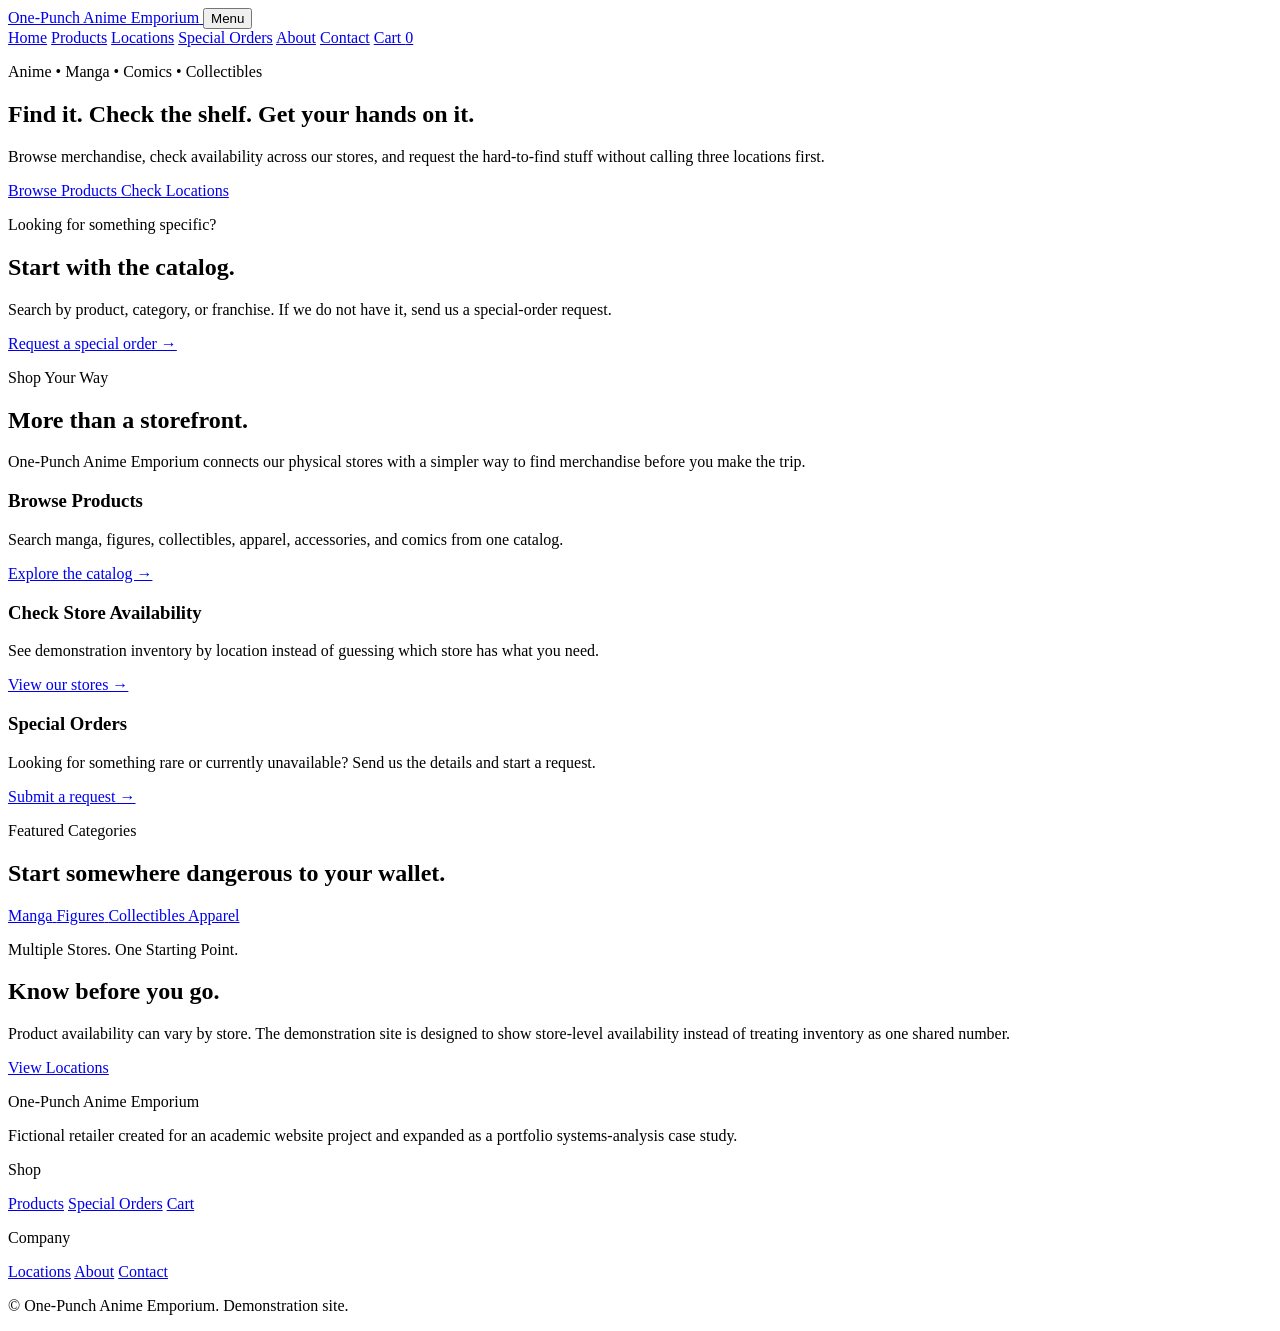
==== Secure-E-Commerce-Digital-Retail-Transformation/Implementation/Academic Website/index.html @ c905c163 "Create index.html" ====
<!DOCTYPE html>
<html lang="en">
<head>
    <meta charset="UTF-8">
    <meta name="viewport" content="width=device-width, initial-scale=1.0">

    <meta
        name="description"
        content="One-Punch Anime Emporium - anime, manga, comics, collectibles, apparel, and specialty merchandise."
    >

    <title>One-Punch Anime Emporium</title>

    <link rel="stylesheet" href="css/styles.css">
</head>

<body>

    <header class="site-header">
        <div class="container header-inner">

            <a class="site-brand" href="index.html">
                <span class="brand-name">One-Punch</span>
                <span class="brand-subtitle">Anime Emporium</span>
            </a>

            <button
                class="nav-toggle"
                type="button"
                aria-label="Open navigation"
                aria-expanded="false"
                aria-controls="primary-navigation"
            >
                Menu
            </button>

            <nav
                id="primary-navigation"
                class="primary-nav"
                aria-label="Primary navigation"
            >
                <a href="index.html" aria-current="page">Home</a>
                <a href="products.html">Products</a>
                <a href="locations.html">Locations</a>
                <a href="special-orders.html">Special Orders</a>
                <a href="about.html">About</a>
                <a href="contact.html">Contact</a>
                <a class="cart-link" href="cart.html">
                    Cart
                    <span
                        id="cart-count"
                        class="cart-count"
                        aria-label="0 items in cart"
                    >
                        0
                    </span>
                </a>
            </nav>

        </div>
    </header>

    <main>

        <section class="hero">
            <div class="container hero-grid">

                <div class="hero-content">
                    <p class="eyebrow">Anime • Manga • Comics • Collectibles</p>

                    <h1>Find it. Check the shelf. Get your hands on it.</h1>

                    <p class="hero-copy">
                        Browse merchandise, check availability across our stores,
                        and request the hard-to-find stuff without calling three
                        locations first.
                    </p>

                    <div class="hero-actions">
                        <a class="button button-primary" href="products.html">
                            Browse Products
                        </a>

                        <a class="button button-secondary" href="locations.html">
                            Check Locations
                        </a>
                    </div>
                </div>

                <div class="hero-panel" aria-label="Featured store information">
                    <p class="panel-label">Looking for something specific?</p>

                    <h2>Start with the catalog.</h2>

                    <p>
                        Search by product, category, or franchise. If we do not
                        have it, send us a special-order request.
                    </p>

                    <a href="special-orders.html">Request a special order →</a>
                </div>

            </div>
        </section>

        <section class="section">
            <div class="container">

                <div class="section-heading">
                    <p class="eyebrow">Shop Your Way</p>
                    <h2>More than a storefront.</h2>
                    <p>
                        One-Punch Anime Emporium connects our physical stores
                        with a simpler way to find merchandise before you make
                        the trip.
                    </p>
                </div>

                <div class="feature-grid">

                    <article class="feature-card">
                        <h3>Browse Products</h3>
                        <p>
                            Search manga, figures, collectibles, apparel,
                            accessories, and comics from one catalog.
                        </p>
                        <a href="products.html">Explore the catalog →</a>
                    </article>

                    <article class="feature-card">
                        <h3>Check Store Availability</h3>
                        <p>
                            See demonstration inventory by location instead of
                            guessing which store has what you need.
                        </p>
                        <a href="locations.html">View our stores →</a>
                    </article>

                    <article class="feature-card">
                        <h3>Special Orders</h3>
                        <p>
                            Looking for something rare or currently unavailable?
                            Send us the details and start a request.
                        </p>
                        <a href="special-orders.html">Submit a request →</a>
                    </article>

                </div>

            </div>
        </section>

        <section class="section section-alt">
            <div class="container">

                <div class="section-heading">
                    <p class="eyebrow">Featured Categories</p>
                    <h2>Start somewhere dangerous to your wallet.</h2>
                </div>

                <div class="category-grid">

                    <a class="category-card" href="products.html?category=Manga">
                        <span>Manga</span>
                    </a>

                    <a class="category-card" href="products.html?category=Figures">
                        <span>Figures</span>
                    </a>

                    <a class="category-card" href="products.html?category=Collectibles">
                        <span>Collectibles</span>
                    </a>

                    <a class="category-card" href="products.html?category=Apparel">
                        <span>Apparel</span>
                    </a>

                </div>

            </div>
        </section>

        <section class="section">
            <div class="container callout">

                <div>
                    <p class="eyebrow">Multiple Stores. One Starting Point.</p>

                    <h2>Know before you go.</h2>

                    <p>
                        Product availability can vary by store. The demonstration
                        site is designed to show store-level availability instead
                        of treating inventory as one shared number.
                    </p>
                </div>

                <a class="button button-primary" href="locations.html">
                    View Locations
                </a>

            </div>
        </section>

    </main>

    <footer class="site-footer">
        <div class="container footer-grid">

            <div>
                <p class="footer-brand">One-Punch Anime Emporium</p>

                <p>
                    Fictional retailer created for an academic website project
                    and expanded as a portfolio systems-analysis case study.
                </p>
            </div>

            <div>
                <p class="footer-heading">Shop</p>
                <a href="products.html">Products</a>
                <a href="special-orders.html">Special Orders</a>
                <a href="cart.html">Cart</a>
            </div>

            <div>
                <p class="footer-heading">Company</p>
                <a href="locations.html">Locations</a>
                <a href="about.html">About</a>
                <a href="contact.html">Contact</a>
            </div>

        </div>

        <div class="container footer-bottom">
            <p>
                &copy; <span id="current-year"></span>
                One-Punch Anime Emporium. Demonstration site.
            </p>
        </div>
    </footer>

    <script src="js/site.js"></script>

</body>
</html>
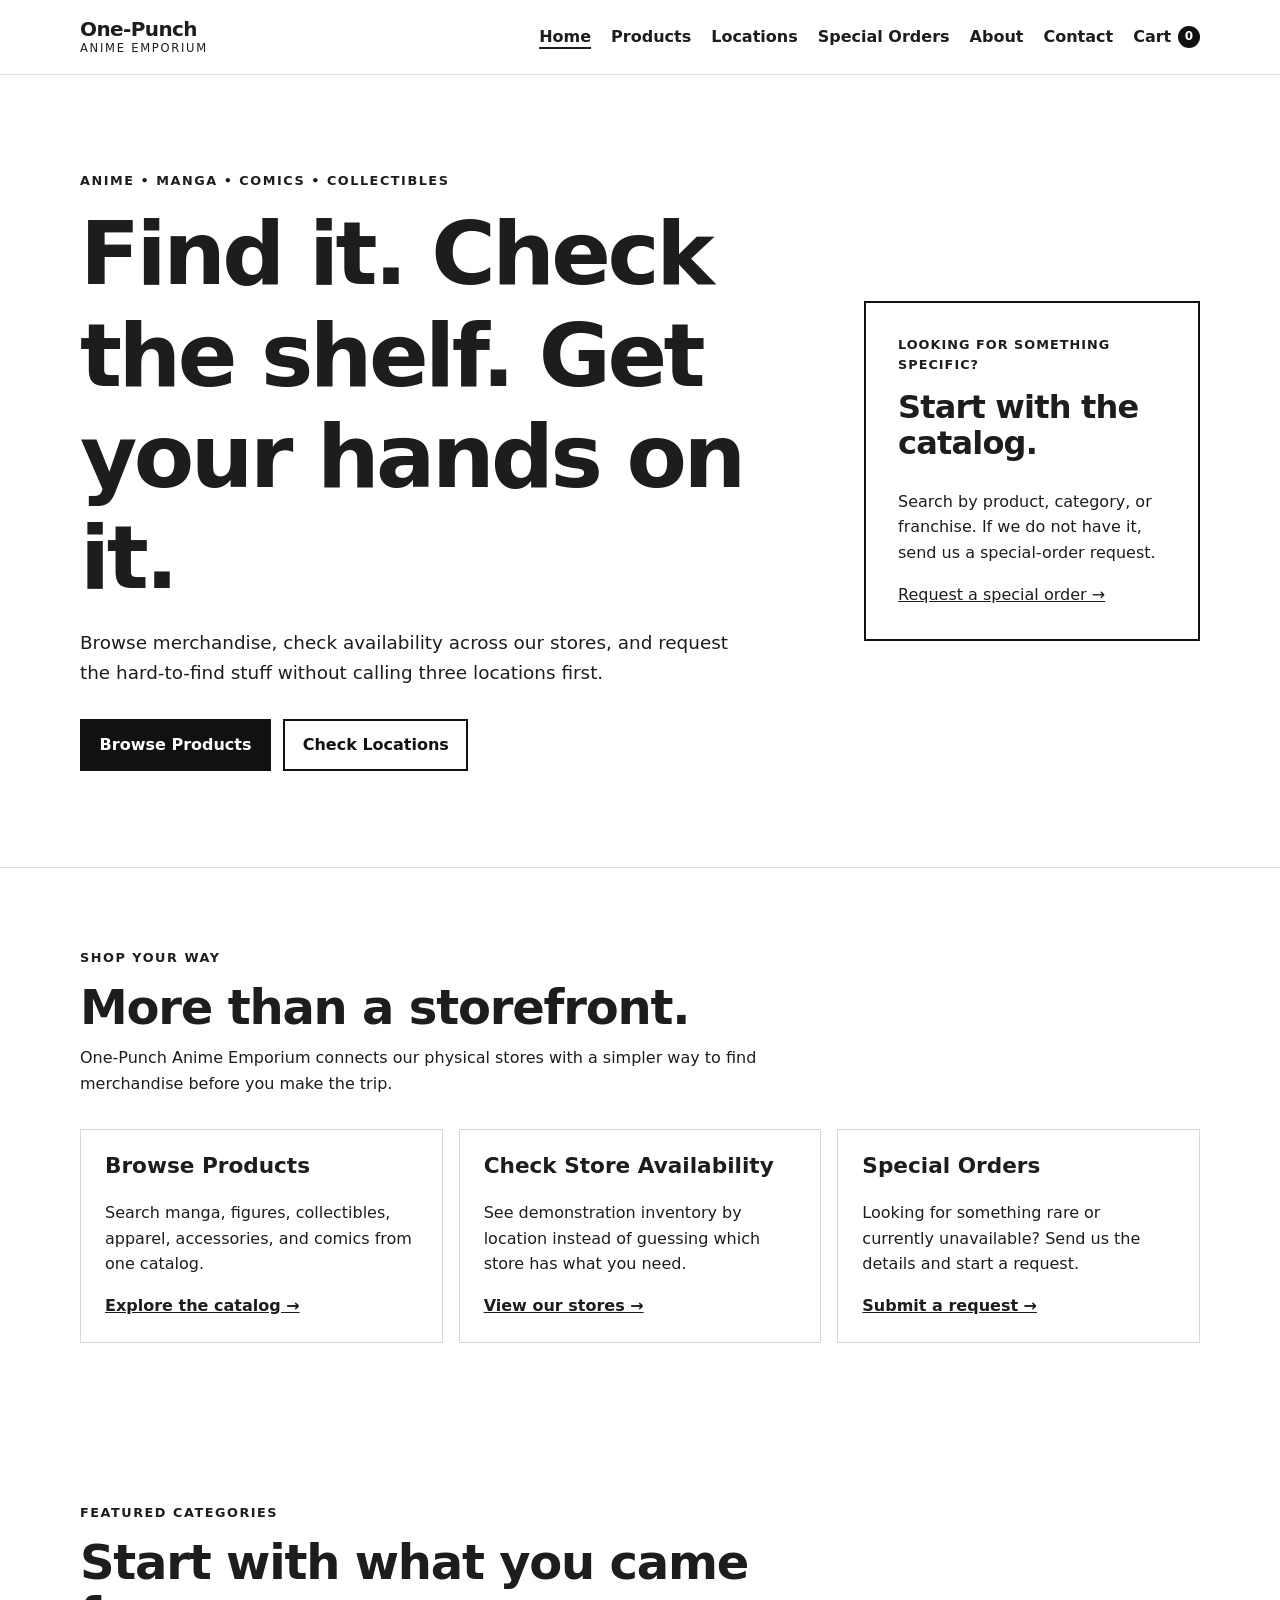
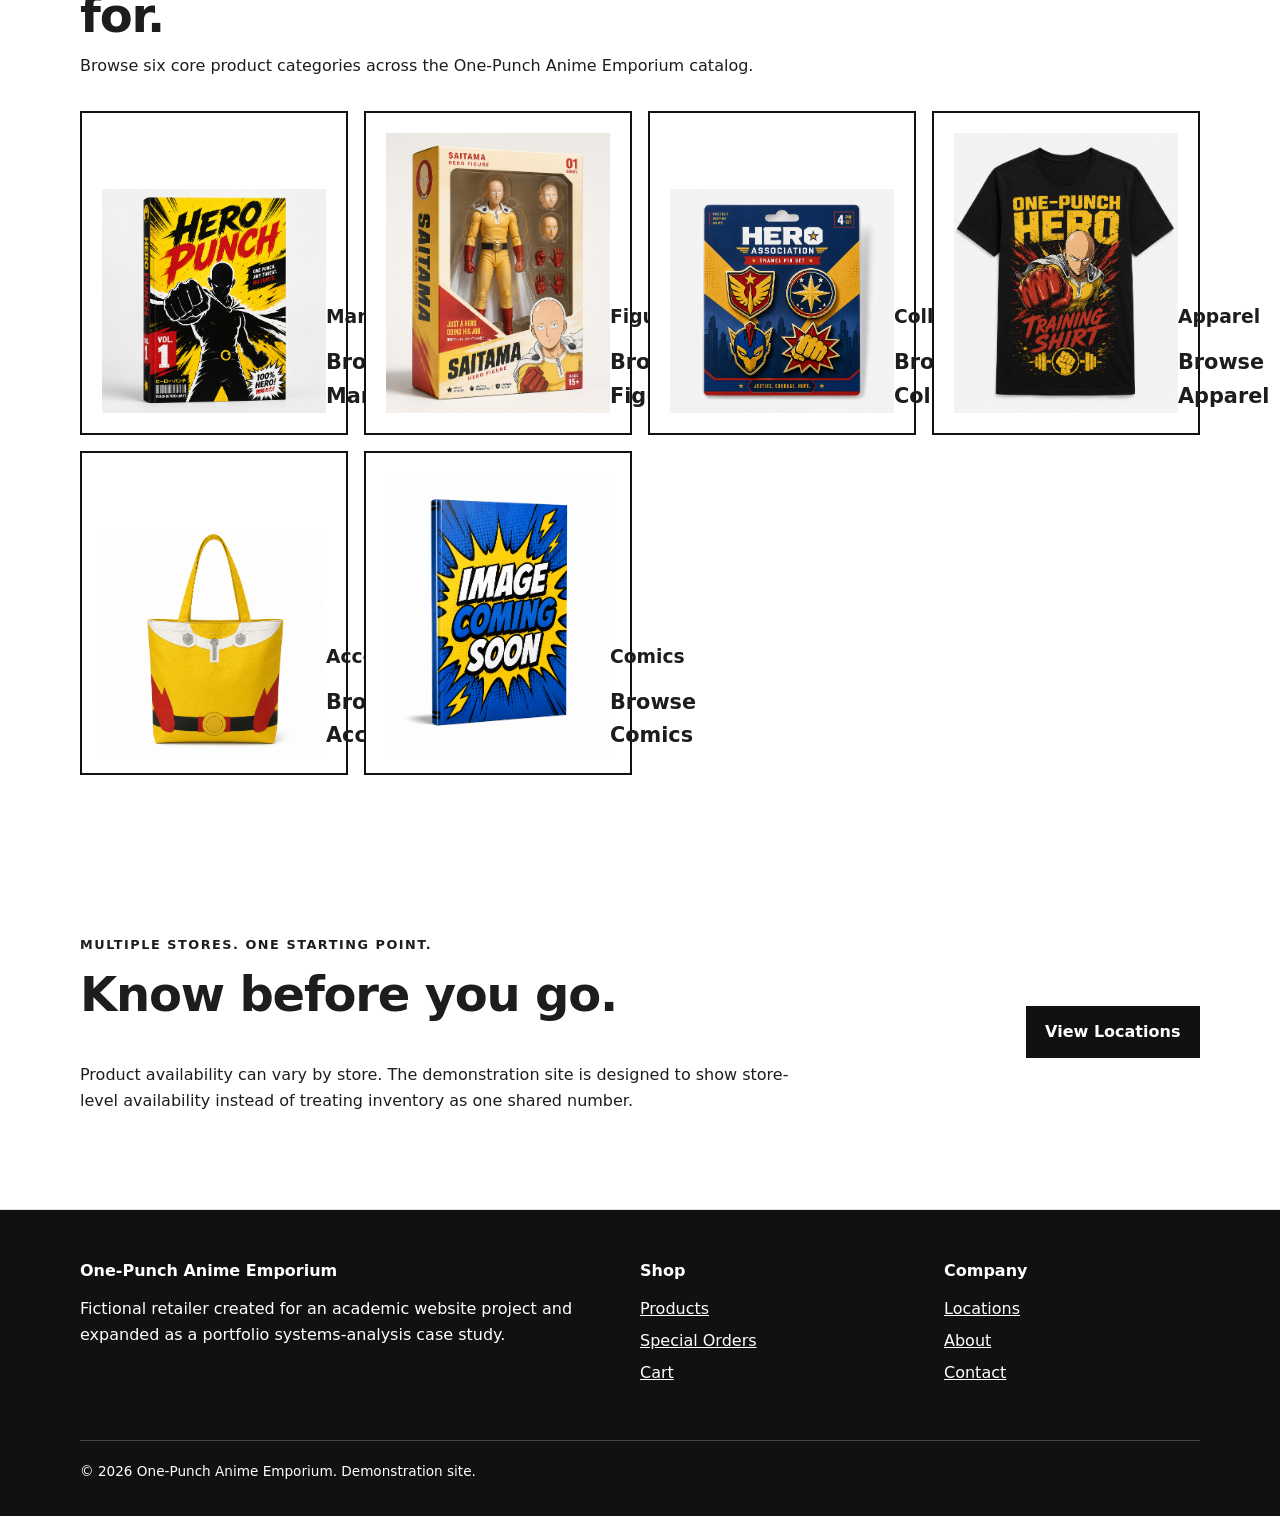
==== commit f202b5d8: "Update index.html" ====
--- a/Secure-E-Commerce-Digital-Retail-Transformation/Implementation/Academic Website/index.html
+++ b/Secure-E-Commerce-Digital-Retail-Transformation/Implementation/Academic Website/index.html
@@ -150,36 +150,126 @@
             </div>
         </section>
 
-        <section class="section section-alt">
-            <div class="container">
-
-                <div class="section-heading">
-                    <p class="eyebrow">Featured Categories</p>
-                    <h2>Start somewhere dangerous to your wallet.</h2>
-                </div>
-
-                <div class="category-grid">
-
-                    <a class="category-card" href="products.html?category=Manga">
-                        <span>Manga</span>
-                    </a>
-
-                    <a class="category-card" href="products.html?category=Figures">
-                        <span>Figures</span>
-                    </a>
-
-                    <a class="category-card" href="products.html?category=Collectibles">
-                        <span>Collectibles</span>
-                    </a>
-
-                    <a class="category-card" href="products.html?category=Apparel">
-                        <span>Apparel</span>
-                    </a>
-
-                </div>
-
-            </div>
-        </section>
+        <section class="section">
+    <div class="container">
+
+        <div class="section-heading">
+            <p class="eyebrow">Featured Categories</p>
+            <h2>Start with what you came for.</h2>
+
+            <p>
+                Browse six core product categories across the
+                One-Punch Anime Emporium catalog.
+            </p>
+        </div>
+
+        <div class="category-grid">
+
+            <a
+                class="category-card"
+                href="products.html?category=Manga"
+            >
+                <img
+                    src="assets/images/products/manga-01.jpg"
+                    alt=""
+                    class="category-card-image"
+                >
+
+                <div class="category-card-overlay">
+                    <h3>Manga</h3>
+                    <span>Browse Manga</span>
+                </div>
+            </a>
+
+
+            <a
+                class="category-card"
+                href="products.html?category=Figures"
+            >
+                <img
+                    src="assets/images/products/figure-01.jpg"
+                    alt=""
+                    class="category-card-image"
+                >
+
+                <div class="category-card-overlay">
+                    <h3>Figures</h3>
+                    <span>Browse Figures</span>
+                </div>
+            </a>
+
+
+            <a
+                class="category-card"
+                href="products.html?category=Collectibles"
+            >
+                <img
+                    src="assets/images/products/collectible-01.jpg"
+                    alt=""
+                    class="category-card-image"
+                >
+
+                <div class="category-card-overlay">
+                    <h3>Collectibles</h3>
+                    <span>Browse Collectibles</span>
+                </div>
+            </a>
+
+
+            <a
+                class="category-card"
+                href="products.html?category=Apparel"
+            >
+                <img
+                    src="assets/images/products/apparel-01.jpg"
+                    alt=""
+                    class="category-card-image"
+                >
+
+                <div class="category-card-overlay">
+                    <h3>Apparel</h3>
+                    <span>Browse Apparel</span>
+                </div>
+            </a>
+
+
+            <a
+                class="category-card"
+                href="products.html?category=Accessories"
+            >
+                <img
+                    src="assets/images/products/accessory-01.jpg"
+                    alt=""
+                    class="category-card-image"
+                >
+
+                <div class="category-card-overlay">
+                    <h3>Accessories</h3>
+                    <span>Browse Accessories</span>
+                </div>
+            </a>
+
+
+            <a
+                class="category-card"
+                href="products.html?category=Comics"
+            >
+                <img
+                    src="assets/images/products/comic-01.jpg"
+                    alt=""
+                    class="category-card-image"
+                >
+
+                <div class="category-card-overlay">
+                    <h3>Comics</h3>
+                    <span>Browse Comics</span>
+                </div>
+            </a>
+
+        </div>
+
+    </div>
+</section>
 
         <section class="section">
             <div class="container callout">
--- a/Secure-E-Commerce-Digital-Retail-Transformation/Implementation/Academic Website/css/styles.css
+++ b/Secure-E-Commerce-Digital-Retail-Transformation/Implementation/Academic Website/css/styles.css
@@ -0,0 +1,1588 @@
+/* =========================================================
+   One-Punch Anime Emporium
+   Shared Site Styles
+   ========================================================= */
+
+
+/* ---------- Reset ---------- */
+
+*,
+*::before,
+*::after {
+    box-sizing: border-box;
+}
+
+html {
+    scroll-behavior: smooth;
+}
+
+body {
+    margin: 0;
+    font-family:
+        Inter,
+        system-ui,
+        -apple-system,
+        BlinkMacSystemFont,
+        "Segoe UI",
+        sans-serif;
+    line-height: 1.6;
+    color: #1d1d1f;
+    background: #ffffff;
+}
+
+img {
+    display: block;
+    max-width: 100%;
+}
+
+a {
+    color: inherit;
+}
+
+button,
+input,
+select,
+textarea {
+    font: inherit;
+}
+
+
+/* ---------- Layout ---------- */
+
+.container {
+    width: min(1120px, calc(100% - 2rem));
+    margin-inline: auto;
+}
+
+.section {
+    padding: 5rem 0;
+}
+
+.section-alt {
+    background: #f5f5f7;
+}
+
+.section-heading {
+    max-width: 720px;
+    margin-bottom: 2rem;
+}
+
+.section-heading h2 {
+    margin-top: 0;
+    margin-bottom: 0.75rem;
+    font-size: clamp(2rem, 4vw, 3rem);
+    line-height: 1.1;
+}
+
+.section-heading p:last-child {
+    margin-bottom: 0;
+}
+
+
+/* ---------- Typography ---------- */
+
+h1,
+h2,
+h3 {
+    line-height: 1.15;
+}
+
+h1 {
+    margin: 0 0 1.25rem;
+    font-size: clamp(2.8rem, 7vw, 5.5rem);
+    letter-spacing: -0.04em;
+}
+
+h2 {
+    letter-spacing: -0.025em;
+}
+
+h3 {
+    margin-top: 0;
+}
+
+p {
+    margin-top: 0;
+}
+
+.eyebrow {
+    margin-bottom: 0.75rem;
+    font-size: 0.8rem;
+    font-weight: 800;
+    text-transform: uppercase;
+    letter-spacing: 0.12em;
+}
+
+.hero-copy {
+    max-width: 680px;
+    font-size: 1.15rem;
+}
+
+
+/* ---------- Header ---------- */
+
+.site-header {
+    position: sticky;
+    top: 0;
+    z-index: 100;
+    border-bottom: 1px solid #dedede;
+    background: rgba(255, 255, 255, 0.96);
+}
+
+.header-inner {
+    min-height: 74px;
+    display: flex;
+    align-items: center;
+    justify-content: space-between;
+    gap: 2rem;
+}
+
+.site-brand {
+    display: inline-flex;
+    flex-direction: column;
+    text-decoration: none;
+    line-height: 1;
+}
+
+.brand-name {
+    font-size: 1.25rem;
+    font-weight: 900;
+    letter-spacing: -0.03em;
+}
+
+.brand-subtitle {
+    margin-top: 0.25rem;
+    font-size: 0.72rem;
+    text-transform: uppercase;
+    letter-spacing: 0.15em;
+}
+
+.primary-nav {
+    display: flex;
+    align-items: center;
+    gap: 1.25rem;
+}
+
+.primary-nav a {
+    font-weight: 650;
+    text-decoration: none;
+}
+
+.primary-nav a:hover,
+.primary-nav a:focus-visible {
+    text-decoration: underline;
+    text-underline-offset: 0.3rem;
+}
+
+.primary-nav a[aria-current="page"] {
+    text-decoration: underline;
+    text-decoration-thickness: 2px;
+    text-underline-offset: 0.3rem;
+}
+
+.nav-toggle {
+    display: none;
+    padding: 0.5rem 0.75rem;
+    border: 1px solid #222;
+    background: #fff;
+    cursor: pointer;
+}
+
+.cart-link {
+    display: inline-flex;
+    align-items: center;
+    gap: 0.4rem;
+}
+
+.cart-count {
+    min-width: 1.4rem;
+    height: 1.4rem;
+    display: inline-grid;
+    place-items: center;
+    padding-inline: 0.25rem;
+    border-radius: 999px;
+    background: #111;
+    color: #fff;
+    font-size: 0.75rem;
+}
+
+
+/* ---------- Hero ---------- */
+
+.hero {
+    padding: 6rem 0;
+    border-bottom: 1px solid #dedede;
+}
+
+.hero-grid {
+    display: grid;
+    grid-template-columns: minmax(0, 1.5fr) minmax(280px, 0.7fr);
+    gap: 4rem;
+    align-items: center;
+}
+
+.hero-actions {
+    display: flex;
+    flex-wrap: wrap;
+    gap: 0.75rem;
+    margin-top: 2rem;
+}
+
+.hero-panel {
+    padding: 2rem;
+    border: 2px solid #111;
+}
+
+.hero-panel h2 {
+    margin-top: 0;
+    font-size: 2rem;
+}
+
+.panel-label {
+    font-size: 0.8rem;
+    font-weight: 800;
+    text-transform: uppercase;
+    letter-spacing: 0.08em;
+}
+
+
+/* ---------- Buttons ---------- */
+
+.button {
+    display: inline-flex;
+    align-items: center;
+    justify-content: center;
+    min-height: 46px;
+    padding: 0.7rem 1.1rem;
+    border: 2px solid #111;
+    font-weight: 800;
+    text-decoration: none;
+    cursor: pointer;
+}
+
+.button-primary {
+    background: #111;
+    color: #fff;
+}
+
+.button-primary:hover,
+.button-primary:focus-visible {
+    background: #333;
+}
+
+.button-secondary {
+    background: #fff;
+    color: #111;
+}
+
+.button-secondary:hover,
+.button-secondary:focus-visible {
+    background: #f0f0f0;
+}
+
+
+/* ---------- Feature Cards ---------- */
+
+.feature-grid {
+    display: grid;
+    grid-template-columns: repeat(3, 1fr);
+    gap: 1rem;
+}
+
+.feature-card {
+    padding: 1.5rem;
+    border: 1px solid #d8d8d8;
+    background: #fff;
+}
+
+.feature-card h3 {
+    font-size: 1.35rem;
+}
+
+.feature-card a {
+    font-weight: 800;
+}
+
+
+/* ---------- Categories ---------- */
+
+.category-grid {
+    display: grid;
+    grid-template-columns: repeat(4, 1fr);
+    gap: 1rem;
+}
+
+.category-card {
+    min-height: 180px;
+    display: flex;
+    align-items: end;
+    padding: 1.25rem;
+    border: 2px solid #111;
+    background: #fff;
+    text-decoration: none;
+}
+
+.category-card span {
+    font-size: 1.3rem;
+    font-weight: 900;
+}
+
+.category-card:hover,
+.category-card:focus-visible {
+    transform: translateY(-3px);
+}
+
+
+/* ---------- Callout ---------- */
+
+.callout {
+    display: flex;
+    align-items: center;
+    justify-content: space-between;
+    gap: 3rem;
+}
+
+.callout > div {
+    max-width: 720px;
+}
+
+.callout h2 {
+    margin-top: 0;
+    font-size: clamp(2rem, 4vw, 3rem);
+}
+
+
+/* ---------- Footer ---------- */
+
+.site-footer {
+    padding-top: 3rem;
+    border-top: 1px solid #dedede;
+    background: #111;
+    color: #fff;
+}
+
+.footer-grid {
+    display: grid;
+    grid-template-columns: 2fr 1fr 1fr;
+    gap: 3rem;
+}
+
+.footer-grid > div {
+    display: flex;
+    flex-direction: column;
+    align-items: flex-start;
+}
+
+.footer-grid a {
+    margin-bottom: 0.4rem;
+}
+
+.footer-brand,
+.footer-heading {
+    margin-bottom: 0.75rem;
+    font-weight: 900;
+}
+
+.footer-bottom {
+    margin-top: 3rem;
+    padding: 1.25rem 0;
+    border-top: 1px solid #444;
+    font-size: 0.85rem;
+}
+
+
+/* ---------- Focus ---------- */
+
+a:focus-visible,
+button:focus-visible,
+input:focus-visible,
+select:focus-visible,
+textarea:focus-visible {
+    outline: 3px solid currentColor;
+    outline-offset: 4px;
+}
+
+
+/* ---------- Responsive ---------- */
+
+@media (max-width: 850px) {
+
+    .nav-toggle {
+        display: inline-block;
+    }
+
+    .primary-nav {
+        position: absolute;
+        top: 74px;
+        left: 0;
+        right: 0;
+        display: none;
+        flex-direction: column;
+        align-items: stretch;
+        gap: 0;
+        padding: 1rem;
+        border-bottom: 1px solid #dedede;
+        background: #fff;
+    }
+
+    .primary-nav.is-open {
+        display: flex;
+    }
+
+    .primary-nav a {
+        padding: 0.8rem 0;
+    }
+
+    .hero-grid {
+        grid-template-columns: 1fr;
+        gap: 2rem;
+    }
+
+    .feature-grid {
+        grid-template-columns: 1fr;
+    }
+
+    .category-grid {
+        grid-template-columns: repeat(2, 1fr);
+    }
+
+    .callout {
+        align-items: flex-start;
+        flex-direction: column;
+    }
+
+    .footer-grid {
+        grid-template-columns: 1fr 1fr;
+    }
+
+    .footer-grid > div:first-child {
+        grid-column: 1 / -1;
+    }
+}
+
+
+@media (max-width: 520px) {
+
+    .section {
+        padding: 3.5rem 0;
+    }
+
+    .hero {
+        padding: 4rem 0;
+    }
+
+    .category-grid {
+        grid-template-columns: 1fr;
+    }
+
+    .footer-grid {
+        grid-template-columns: 1fr;
+    }
+
+    .footer-grid > div:first-child {
+        grid-column: auto;
+    }
+}
+/* =========================================================
+   Product Detail
+   ========================================================= */
+
+.back-link {
+    display: inline-block;
+    margin-bottom: 2rem;
+    font-weight: 750;
+    text-decoration: none;
+}
+
+.back-link:hover,
+.back-link:focus-visible {
+    text-decoration: underline;
+    text-underline-offset: 0.3rem;
+}
+
+
+.product-detail {
+    display: grid;
+    grid-template-columns: minmax(280px, 0.9fr) minmax(0, 1.1fr);
+    gap: 4rem;
+    align-items: start;
+}
+
+
+.product-detail-image {
+    min-height: 520px;
+    display: grid;
+    place-items: center;
+    overflow: hidden;
+    border: 1px solid #d8d8d8;
+    background: #f5f5f7;
+}
+
+
+.product-detail-image img {
+    width: 100%;
+    height: 100%;
+    max-height: 620px;
+    object-fit: cover;
+}
+
+
+.product-detail-content h1 {
+    margin-bottom: 0.75rem;
+    font-size: clamp(2.4rem, 5vw, 4.4rem);
+}
+
+
+.product-franchise {
+    margin-bottom: 1.5rem;
+    font-weight: 700;
+}
+
+
+.product-description {
+    max-width: 680px;
+    font-size: 1.05rem;
+}
+
+
+.product-price {
+    margin: 2rem 0;
+    font-size: 2rem;
+    font-weight: 900;
+}
+
+
+.product-purchase-panel {
+    margin-top: 2rem;
+    padding: 1.5rem;
+    border: 2px solid #111;
+}
+
+
+.product-actions {
+    display: flex;
+    flex-wrap: wrap;
+    align-items: end;
+    gap: 0.75rem;
+    margin-top: 1.25rem;
+}
+
+
+.product-actions label {
+    width: 100%;
+    font-weight: 800;
+}
+
+
+.product-actions select {
+    min-height: 46px;
+    padding: 0 0.75rem;
+    border: 2px solid #111;
+    background: #fff;
+}
+
+
+.status-message {
+    margin-top: 1rem;
+    margin-bottom: 0;
+    font-weight: 750;
+}
+
+
+/* ---------- Availability ---------- */
+
+.availability-grid {
+    display: grid;
+    grid-template-columns: repeat(4, 1fr);
+    gap: 1rem;
+}
+
+
+.availability-card {
+    padding: 1.5rem;
+    border: 1px solid #d8d8d8;
+    background: #fff;
+}
+
+
+.availability-card h3 {
+    margin-bottom: 0.75rem;
+}
+
+
+.store-address {
+    min-height: 4.5rem;
+}
+
+
+.availability-status,
+.availability-badge {
+    display: inline-block;
+    padding: 0.35rem 0.65rem;
+    border: 1px solid currentColor;
+    font-weight: 850;
+}
+
+
+.availability-in-stock {
+    color: #17652b;
+}
+
+
+.availability-low-stock {
+    color: #805500;
+}
+
+
+.availability-out-of-stock {
+    color: #9f1d1d;
+}
+
+
+@media (max-width: 900px) {
+
+    .product-detail {
+        grid-template-columns: 1fr;
+        gap: 2rem;
+    }
+
+    .product-detail-image {
+        min-height: 380px;
+    }
+
+    .availability-grid {
+        grid-template-columns: repeat(2, 1fr);
+    }
+}
+
+
+@media (max-width: 560px) {
+
+    .availability-grid {
+        grid-template-columns: 1fr;
+    }
+
+    .product-actions {
+        align-items: stretch;
+        flex-direction: column;
+    }
+
+    .product-actions select,
+    .product-actions .button {
+        width: 100%;
+    }
+}
+/* =========================================================
+   Product Catalog
+   ========================================================= */
+
+.catalog-controls {
+    display: grid;
+    grid-template-columns: 2fr 1fr 1fr auto;
+    gap: 1rem;
+    align-items: end;
+    margin: 2.5rem 0 1rem;
+    padding: 1.5rem;
+    border: 1px solid #d8d8d8;
+    background: #f5f5f7;
+}
+
+
+.catalog-control {
+    display: flex;
+    flex-direction: column;
+    gap: 0.4rem;
+}
+
+
+.catalog-control label {
+    font-weight: 800;
+}
+
+
+.catalog-control input,
+.catalog-control select {
+    min-height: 46px;
+    width: 100%;
+    padding: 0.65rem 0.75rem;
+    border: 1px solid #888;
+    background: #fff;
+}
+
+
+.catalog-reset {
+    justify-content: end;
+}
+
+
+.catalog-summary {
+    margin-bottom: 1.5rem;
+    font-weight: 750;
+}
+
+
+.product-grid {
+    display: grid;
+    grid-template-columns:
+        repeat(4, minmax(0, 1fr));
+    gap: 1.25rem;
+}
+
+
+.product-card {
+    display: flex;
+    flex-direction: column;
+    overflow: hidden;
+    border: 1px solid #d8d8d8;
+    background: #fff;
+}
+
+
+.product-card-image {
+    aspect-ratio: 4 / 5;
+    display: block;
+    overflow: hidden;
+    background: #f5f5f7;
+}
+
+
+.product-card-image img {
+    width: 100%;
+    height: 100%;
+    object-fit: cover;
+    transition: transform 0.2s ease;
+}
+
+
+.product-card-image:hover img,
+.product-card-image:focus-visible img {
+    transform: scale(1.03);
+}
+
+
+.product-card-content {
+    flex: 1;
+    display: flex;
+    flex-direction: column;
+    padding: 1rem;
+}
+
+
+.product-card-category {
+    margin-bottom: 0.35rem;
+    font-size: 0.75rem;
+    font-weight: 850;
+    text-transform: uppercase;
+    letter-spacing: 0.08em;
+}
+
+
+.product-card h2 {
+    margin: 0;
+    font-size: 1.15rem;
+}
+
+
+.product-card h2 a {
+    text-decoration: none;
+}
+
+
+.product-card h2 a:hover,
+.product-card h2 a:focus-visible {
+    text-decoration: underline;
+}
+
+
+.product-card-franchise {
+    margin-top: 0.45rem;
+    color: #555;
+    font-size: 0.9rem;
+}
+
+
+.product-card-footer {
+    margin-top: auto;
+    padding-top: 1.25rem;
+}
+
+
+.product-card-price {
+    margin-bottom: 0.65rem;
+    font-size: 1.2rem;
+    font-weight: 900;
+}
+
+
+.catalog-empty {
+    margin-top: 2rem;
+    padding: 3rem;
+    border: 1px solid #d8d8d8;
+    text-align: center;
+    background: #f5f5f7;
+}
+
+
+@media (max-width: 1000px) {
+
+    .product-grid {
+        grid-template-columns:
+            repeat(3, minmax(0, 1fr));
+    }
+
+    .catalog-controls {
+        grid-template-columns:
+            2fr 1fr;
+    }
+}
+
+
+@media (max-width: 720px) {
+
+    .product-grid {
+        grid-template-columns:
+            repeat(2, minmax(0, 1fr));
+    }
+
+    .catalog-controls {
+        grid-template-columns: 1fr;
+    }
+
+    .catalog-reset .button {
+        width: 100%;
+    }
+}
+
+
+@media (max-width: 480px) {
+
+    .product-grid {
+        grid-template-columns: 1fr;
+    }
+}
+/* =========================================================
+   Shopping Cart
+   ========================================================= */
+
+.cart-layout {
+    display: grid;
+    grid-template-columns:
+        minmax(0, 1fr)
+        340px;
+    gap: 2rem;
+    align-items: start;
+}
+
+
+.cart-items {
+    display: flex;
+    flex-direction: column;
+    gap: 1rem;
+}
+
+
+.cart-item {
+    display: grid;
+    grid-template-columns:
+        140px
+        minmax(0, 1fr)
+        130px;
+    gap: 1.5rem;
+    padding: 1rem;
+    border: 1px solid #d8d8d8;
+    background: #fff;
+}
+
+
+.cart-item-image {
+    aspect-ratio: 4 / 5;
+    overflow: hidden;
+    background: #f5f5f7;
+}
+
+
+.cart-item-image img {
+    width: 100%;
+    height: 100%;
+    object-fit: cover;
+}
+
+
+.cart-item-content {
+    display: flex;
+    flex-direction: column;
+    justify-content: space-between;
+}
+
+
+.cart-item-category {
+    margin-bottom: 0.25rem;
+    font-size: 0.75rem;
+    font-weight: 850;
+    text-transform: uppercase;
+    letter-spacing: 0.08em;
+}
+
+
+.cart-item h2 {
+    margin: 0;
+    font-size: 1.25rem;
+}
+
+
+.cart-item h2 a {
+    text-decoration: none;
+}
+
+
+.cart-item h2 a:hover,
+.cart-item h2 a:focus-visible {
+    text-decoration: underline;
+}
+
+
+.cart-item-franchise {
+    margin-top: 0.4rem;
+    color: #555;
+}
+
+
+.cart-item-price {
+    font-weight: 750;
+}
+
+
+.cart-item-controls {
+    display: flex;
+    align-items: center;
+    flex-wrap: wrap;
+    gap: 0.75rem;
+}
+
+
+.cart-item-controls label {
+    font-weight: 800;
+}
+
+
+.cart-item-controls select {
+    min-height: 42px;
+    padding: 0 0.6rem;
+    border: 1px solid #888;
+    background: #fff;
+}
+
+
+.cart-remove {
+    border: 0;
+    background: transparent;
+    font-weight: 800;
+    text-decoration: underline;
+    cursor: pointer;
+}
+
+
+.cart-item-total {
+    text-align: right;
+}
+
+
+.cart-item-total p {
+    margin-bottom: 0.3rem;
+    font-size: 0.85rem;
+}
+
+
+.cart-item-total strong {
+    font-size: 1.15rem;
+}
+
+
+.cart-summary {
+    position: sticky;
+    top: 100px;
+    padding: 1.5rem;
+    border: 2px solid #111;
+    background: #fff;
+}
+
+
+.summary-row {
+    display: flex;
+    justify-content: space-between;
+    gap: 1rem;
+    padding: 0.75rem 0;
+    border-bottom: 1px solid #ddd;
+}
+
+
+.summary-total {
+    margin-top: 0.5rem;
+    border-bottom: 0;
+    font-size: 1.15rem;
+    font-weight: 900;
+}
+
+
+.summary-note {
+    margin: 1rem 0;
+    font-size: 0.85rem;
+    color: #555;
+}
+
+
+.cart-checkout-button,
+.cart-clear-button {
+    width: 100%;
+}
+
+
+.cart-clear-button {
+    margin-top: 0.75rem;
+}
+
+
+.cart-empty {
+    padding: 3rem;
+    border: 1px solid #d8d8d8;
+    background: #f5f5f7;
+    text-align: center;
+}
+
+
+@media (max-width: 900px) {
+
+    .cart-layout {
+        grid-template-columns: 1fr;
+    }
+
+    .cart-summary {
+        position: static;
+    }
+}
+
+
+@media (max-width: 650px) {
+
+    .cart-item {
+        grid-template-columns:
+            100px
+            minmax(0, 1fr);
+    }
+
+    .cart-item-total {
+        grid-column: 1 / -1;
+        text-align: left;
+        padding-top: 0.75rem;
+        border-top: 1px solid #ddd;
+    }
+}
+
+
+@media (max-width: 480px) {
+
+    .cart-item {
+        grid-template-columns: 1fr;
+    }
+
+    .cart-item-image {
+        max-width: 220px;
+    }
+
+    .cart-item-total {
+        grid-column: auto;
+    }
+}
+/* =========================================================
+   Special Orders
+   ========================================================= */
+
+.special-order-layout {
+    display: grid;
+    grid-template-columns:
+        minmax(0, 1fr)
+        320px;
+    gap: 2rem;
+    align-items: start;
+}
+
+
+.special-order-form {
+    padding: 2rem;
+    border: 1px solid #d8d8d8;
+    background: #fff;
+}
+
+
+.form-section {
+    margin-bottom: 2.5rem;
+}
+
+
+.form-section h2 {
+    margin-bottom: 1.25rem;
+}
+
+
+.form-grid {
+    display: grid;
+    grid-template-columns:
+        repeat(2, minmax(0, 1fr));
+    gap: 1rem;
+}
+
+
+.form-field {
+    display: flex;
+    flex-direction: column;
+    gap: 0.4rem;
+}
+
+
+.form-field-full {
+    grid-column: 1 / -1;
+}
+
+
+.form-field label {
+    font-weight: 800;
+}
+
+
+.form-field input,
+.form-field select,
+.form-field textarea {
+    width: 100%;
+    min-height: 46px;
+    padding: 0.7rem 0.75rem;
+    border: 1px solid #888;
+    background: #fff;
+}
+
+
+.form-field textarea {
+    resize: vertical;
+}
+
+
+.form-field input[aria-invalid="true"],
+.form-field select[aria-invalid="true"],
+.form-field textarea[aria-invalid="true"] {
+    border: 2px solid #9f1d1d;
+}
+
+
+.field-error {
+    min-height: 1.25rem;
+    margin: 0;
+    font-size: 0.85rem;
+    font-weight: 750;
+    color: #9f1d1d;
+}
+
+
+.form-notice {
+    margin-bottom: 1.5rem;
+    padding: 1rem;
+    border-left: 4px solid #111;
+    background: #f5f5f7;
+}
+
+
+.special-order-sidebar {
+    position: sticky;
+    top: 100px;
+    padding: 1.5rem;
+    border: 2px solid #111;
+}
+
+
+.special-order-steps {
+    margin: 0;
+    padding-left: 1.4rem;
+}
+
+
+.special-order-steps li {
+    margin-bottom: 1.25rem;
+}
+
+
+.special-order-confirmation {
+    padding: 2rem;
+    border: 2px solid #111;
+    background: #f5f5f7;
+}
+
+
+.special-order-confirmation h2 {
+    margin-top: 0;
+}
+
+
+@media (max-width: 850px) {
+
+    .special-order-layout {
+        grid-template-columns: 1fr;
+    }
+
+    .special-order-sidebar {
+        position: static;
+    }
+}
+
+
+@media (max-width: 600px) {
+
+    .special-order-form {
+        padding: 1.25rem;
+    }
+
+    .form-grid {
+        grid-template-columns: 1fr;
+    }
+
+    .form-field-full {
+        grid-column: auto;
+    }
+}
+/* =========================================================
+   Checkout
+   ========================================================= */
+
+.checkout-layout {
+    display: grid;
+    grid-template-columns:
+        minmax(0, 1fr)
+        360px;
+    gap: 2rem;
+    align-items: start;
+}
+
+
+.checkout-form {
+    padding: 2rem;
+    border: 1px solid #d8d8d8;
+    background: #fff;
+}
+
+
+.checkout-summary {
+    position: sticky;
+    top: 100px;
+    padding: 1.5rem;
+    border: 2px solid #111;
+    background: #fff;
+}
+
+
+.checkout-items {
+    display: flex;
+    flex-direction: column;
+    margin-bottom: 1rem;
+}
+
+
+.checkout-item {
+    display: flex;
+    justify-content: space-between;
+    gap: 1rem;
+    padding: 0.85rem 0;
+    border-bottom: 1px solid #ddd;
+}
+
+
+.checkout-item p {
+    margin: 0.25rem 0 0;
+    font-size: 0.85rem;
+    color: #555;
+}
+
+
+@media (max-width: 900px) {
+
+    .checkout-layout {
+        grid-template-columns: 1fr;
+    }
+
+    .checkout-summary {
+        position: static;
+    }
+}
+
+
+@media (max-width: 600px) {
+
+    .checkout-form {
+        padding: 1.25rem;
+    }
+}
+/* =========================================================
+   Order Confirmation
+   ========================================================= */
+
+.order-confirmation {
+    max-width: 850px;
+    padding: 2rem;
+    border: 2px solid #111;
+    background: #fff;
+}
+
+
+.confirmation-grid {
+    display: grid;
+    grid-template-columns:
+        repeat(2, minmax(0, 1fr));
+    gap: 2rem;
+    margin: 2rem 0;
+}
+
+
+.confirmation-summary {
+    margin: 2rem 0;
+}
+
+
+@media (max-width: 650px) {
+
+    .confirmation-grid {
+        grid-template-columns: 1fr;
+    }
+}
+/* =========================================================
+   Locations
+   ========================================================= */
+
+.locations-callout {
+    display: flex;
+    justify-content: space-between;
+    align-items: center;
+    gap: 2rem;
+    margin-bottom: 2.5rem;
+    padding: 1.5rem;
+    border: 2px solid #111;
+    background: #f5f5f7;
+}
+
+
+.locations-callout h2 {
+    margin-top: 0;
+}
+
+
+.locations-callout p:last-child {
+    margin-bottom: 0;
+}
+
+
+.locations-grid {
+    display: grid;
+    grid-template-columns:
+        repeat(2, minmax(0, 1fr));
+    gap: 1.5rem;
+}
+
+
+.location-card {
+    display: flex;
+    flex-direction: column;
+    padding: 1.5rem;
+    border: 1px solid #d8d8d8;
+    background: #fff;
+}
+
+
+.location-card-header {
+    padding-bottom: 1rem;
+    border-bottom: 2px solid #111;
+}
+
+
+.location-card-header h2 {
+    margin: 0;
+}
+
+
+.location-details {
+    flex: 1;
+    padding: 1rem 0;
+}
+
+
+.location-details h3 {
+    margin-bottom: 0.35rem;
+    font-size: 1rem;
+}
+
+
+.location-details p {
+    margin-top: 0;
+}
+
+
+.store-hours {
+    margin: 0;
+}
+
+
+.store-hours div {
+    display: flex;
+    justify-content: space-between;
+    gap: 1rem;
+    padding: 0.4rem 0;
+    border-bottom: 1px solid #eee;
+}
+
+
+.store-hours dt {
+    font-weight: 800;
+}
+
+
+.store-hours dd {
+    margin: 0;
+    text-align: right;
+}
+
+
+.location-card-actions {
+    padding-top: 1rem;
+}
+
+
+.section-alt {
+    background: #f5f5f7;
+}
+
+
+@media (max-width: 800px) {
+
+    .locations-grid {
+        grid-template-columns: 1fr;
+    }
+
+
+    .locations-callout {
+        align-items: flex-start;
+        flex-direction: column;
+    }
+}
+
+
+@media (max-width: 480px) {
+
+    .store-hours div {
+        flex-direction: column;
+        gap: 0.15rem;
+    }
+
+
+    .store-hours dd {
+        text-align: left;
+    }
+}
+/* =========================================================
+   About
+   ========================================================= */
+
+.about-grid {
+    display: grid;
+    grid-template-columns:
+        repeat(2, minmax(0, 1fr));
+    gap: 1.5rem;
+}
+
+
+.about-panel {
+    padding: 2rem;
+    border: 1px solid #d8d8d8;
+    background: #fff;
+}
+
+
+.about-panel h2 {
+    margin-top: 0;
+}
+
+
+.about-project-note {
+    max-width: 850px;
+    padding: 2rem;
+    border: 2px solid #111;
+    background: #fff;
+}
+
+
+@media (max-width: 750px) {
+
+    .about-grid {
+        grid-template-columns: 1fr;
+    }
+}
+/* =========================================================
+   Contact
+   ========================================================= */
+
+.contact-layout {
+    display: grid;
+    grid-template-columns:
+        minmax(0, 1fr)
+        320px;
+    gap: 2rem;
+    align-items: start;
+}
+
+
+.contact-form {
+    padding: 2rem;
+    border: 1px solid #d8d8d8;
+    background: #fff;
+}
+
+
+.contact-sidebar {
+    position: sticky;
+    top: 100px;
+    padding: 1.5rem;
+    border: 2px solid #111;
+    background: #fff;
+}
+
+
+.contact-sidebar p {
+    margin-top: 1.5rem;
+}
+
+
+.contact-sidebar a {
+    font-weight: 800;
+}
+
+
+.contact-confirmation {
+    max-width: 750px;
+    padding: 2rem;
+    border: 2px solid #111;
+    background: #f5f5f7;
+}
+
+
+@media (max-width: 850px) {
+
+    .contact-layout {
+        grid-template-columns: 1fr;
+    }
+
+
+    .contact-sidebar {
+        position: static;
+    }
+}
+
+
+@media (max-width: 600px) {
+
+    .contact-form {
+        padding: 1.25rem;
+    }
+}
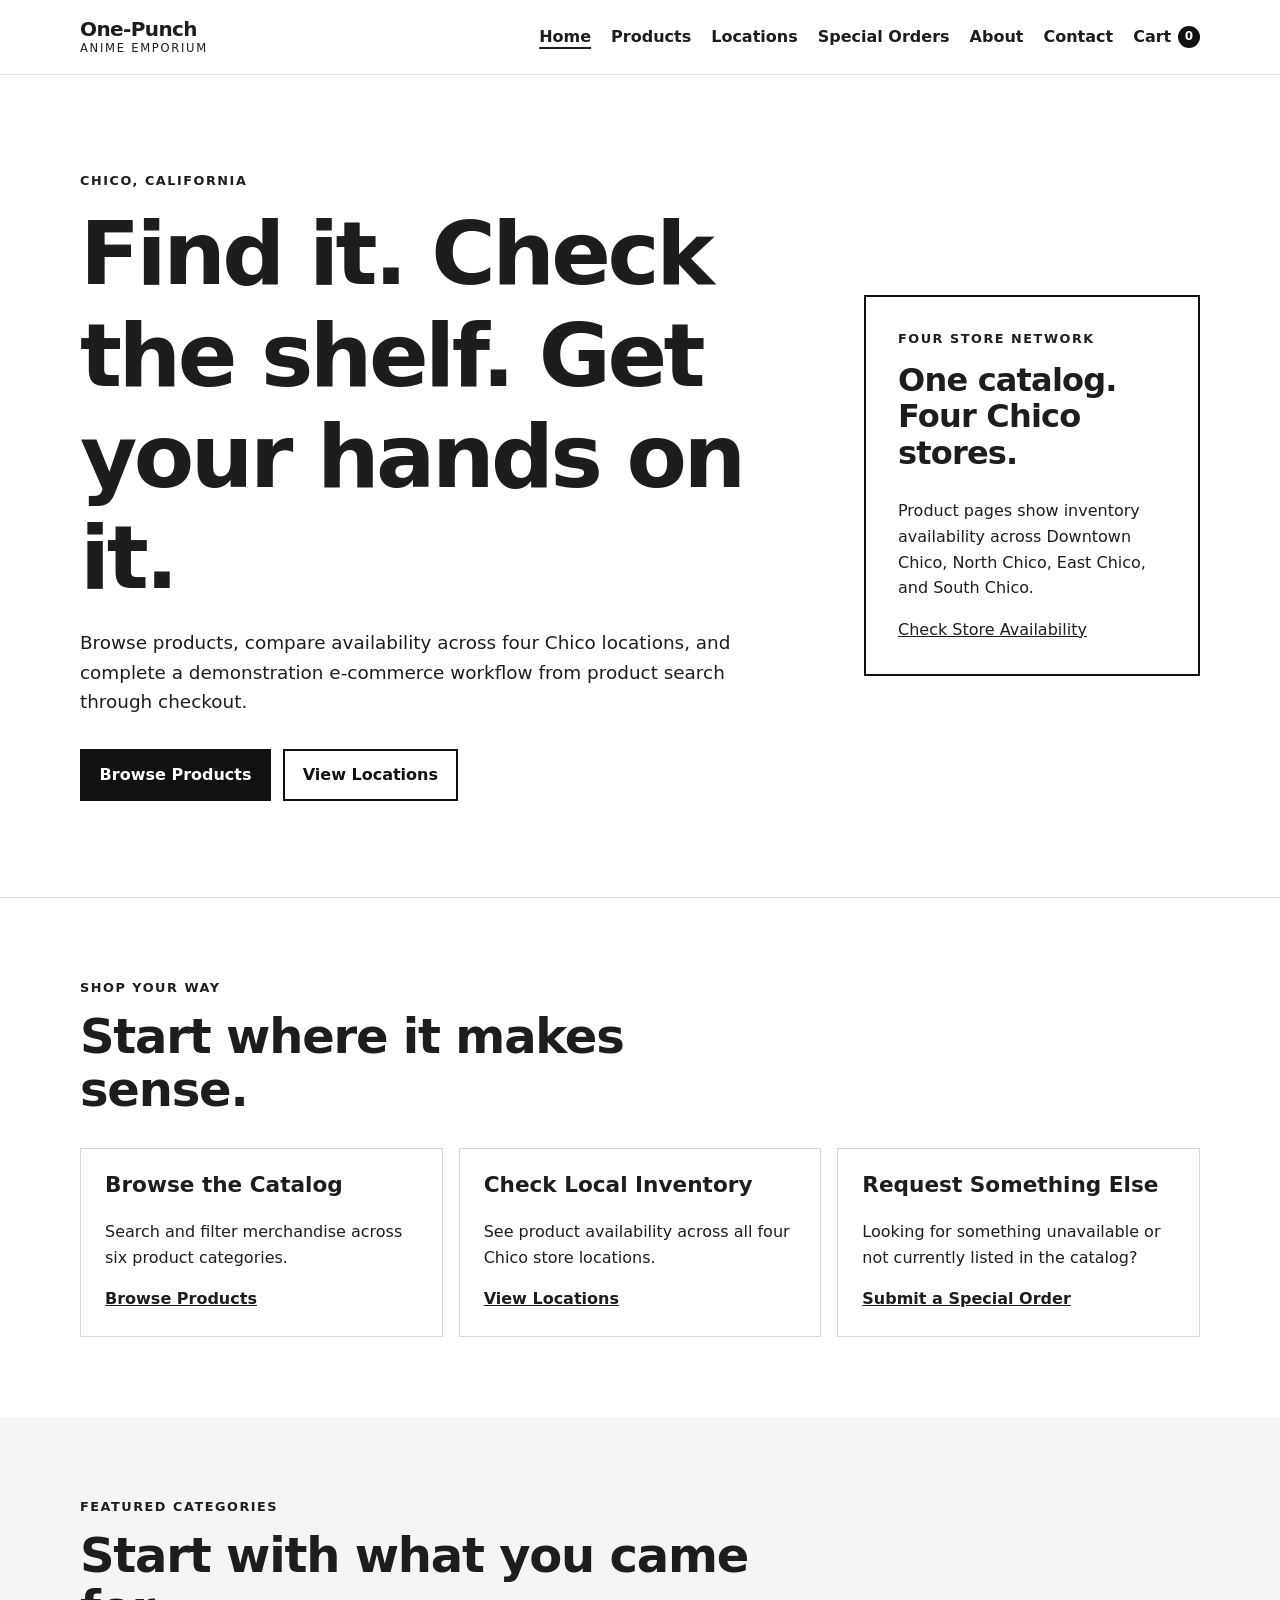
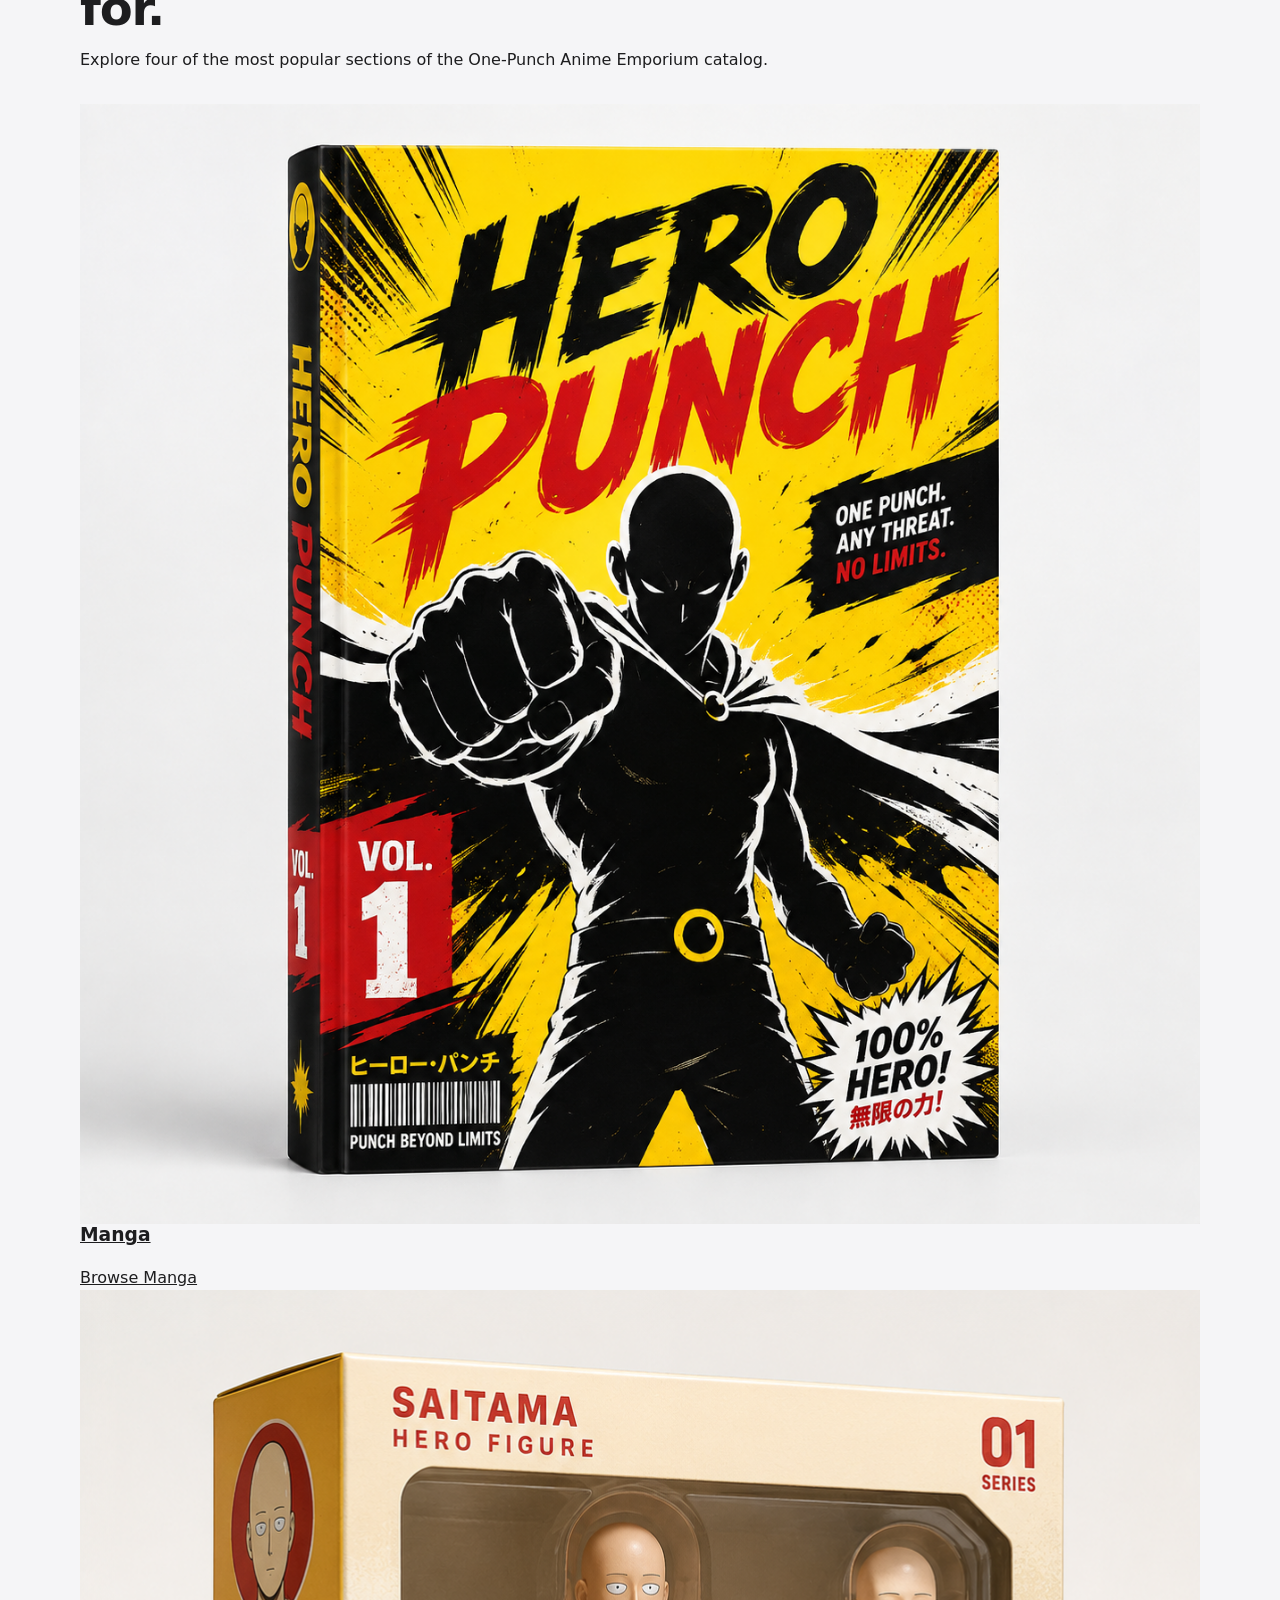
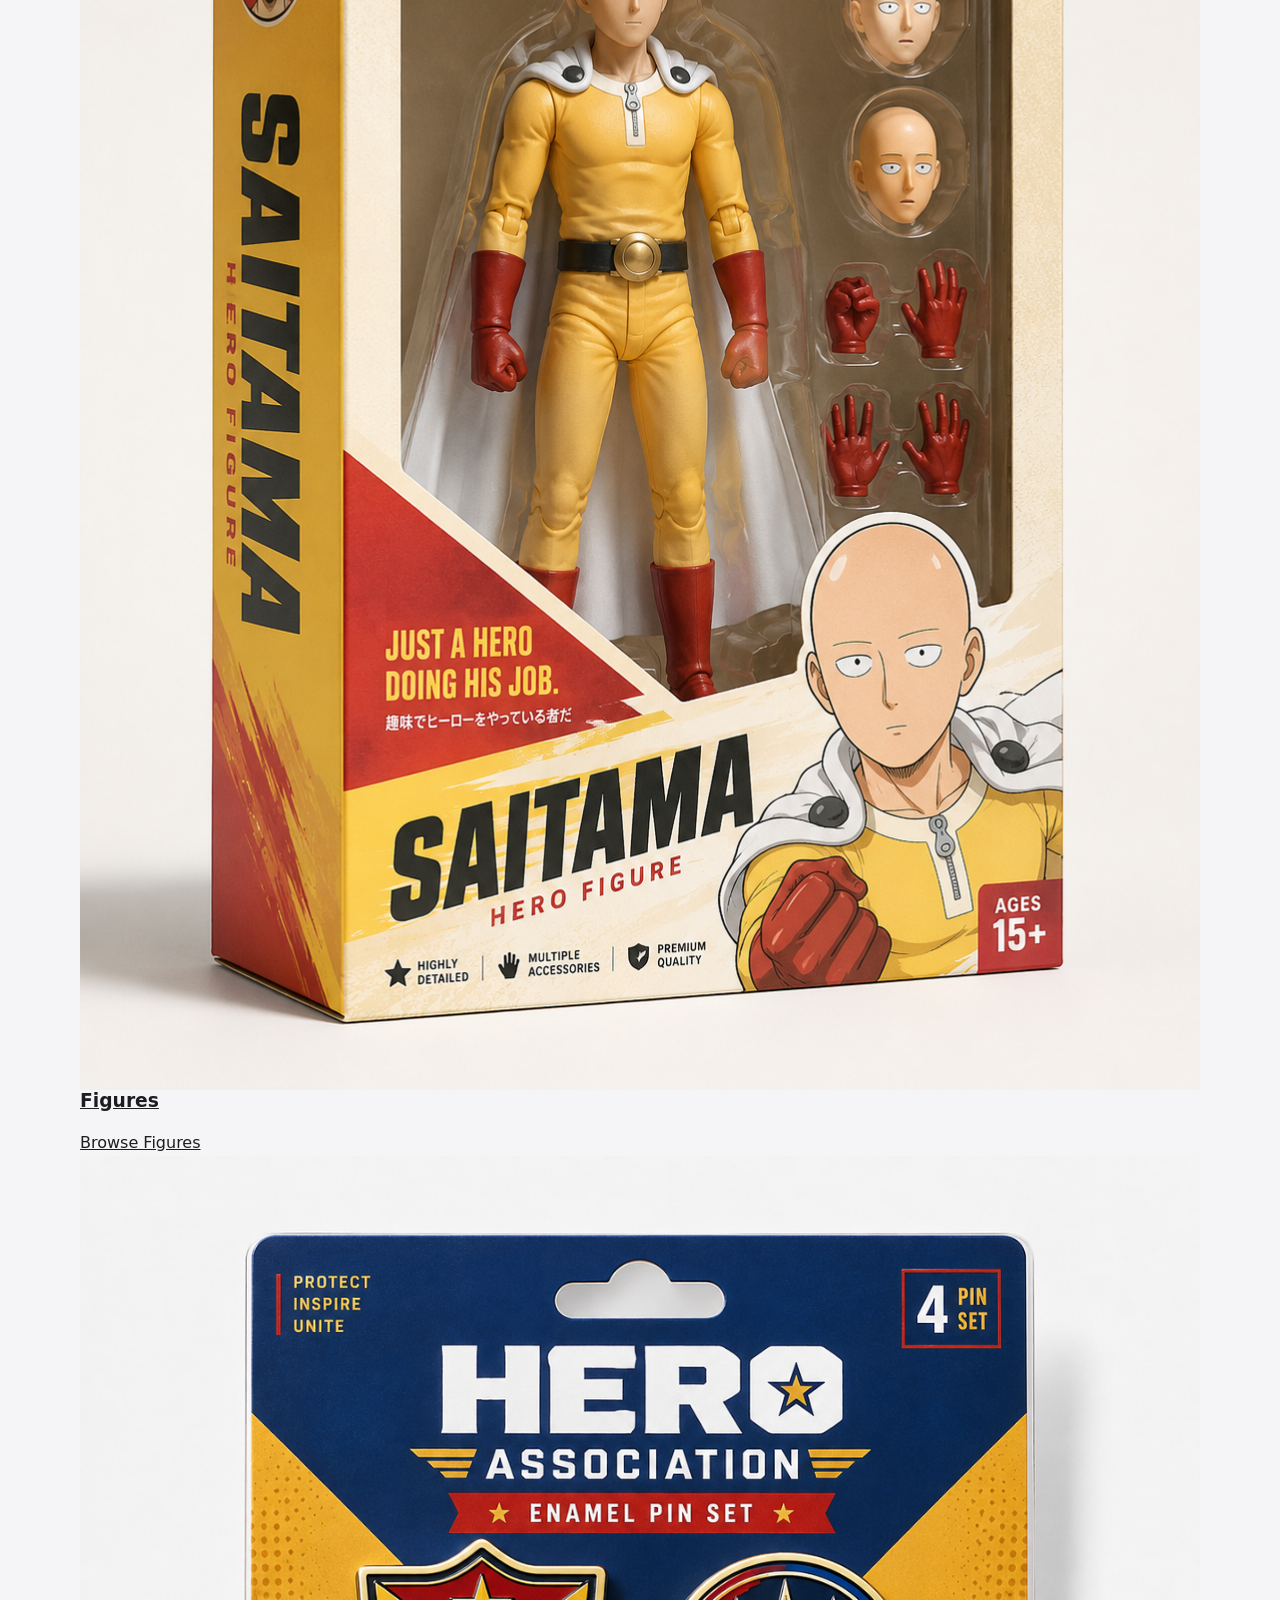
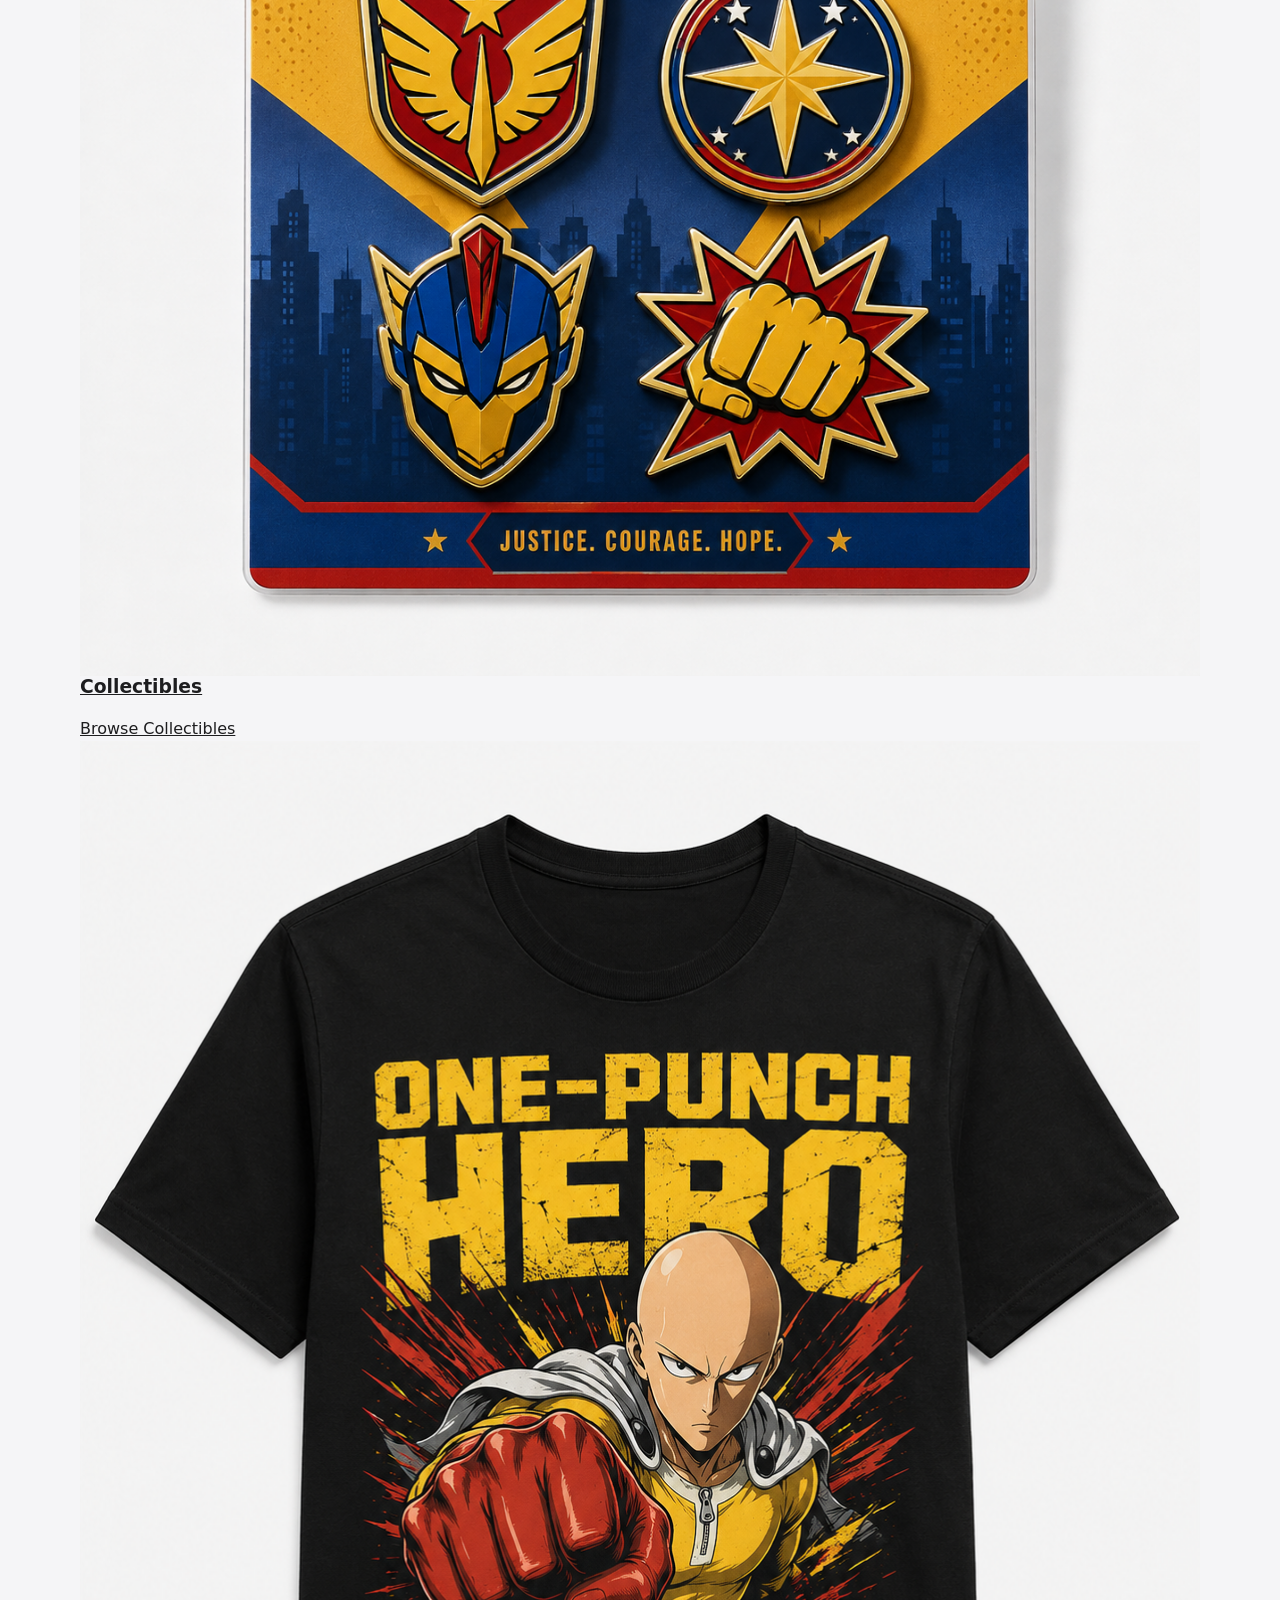
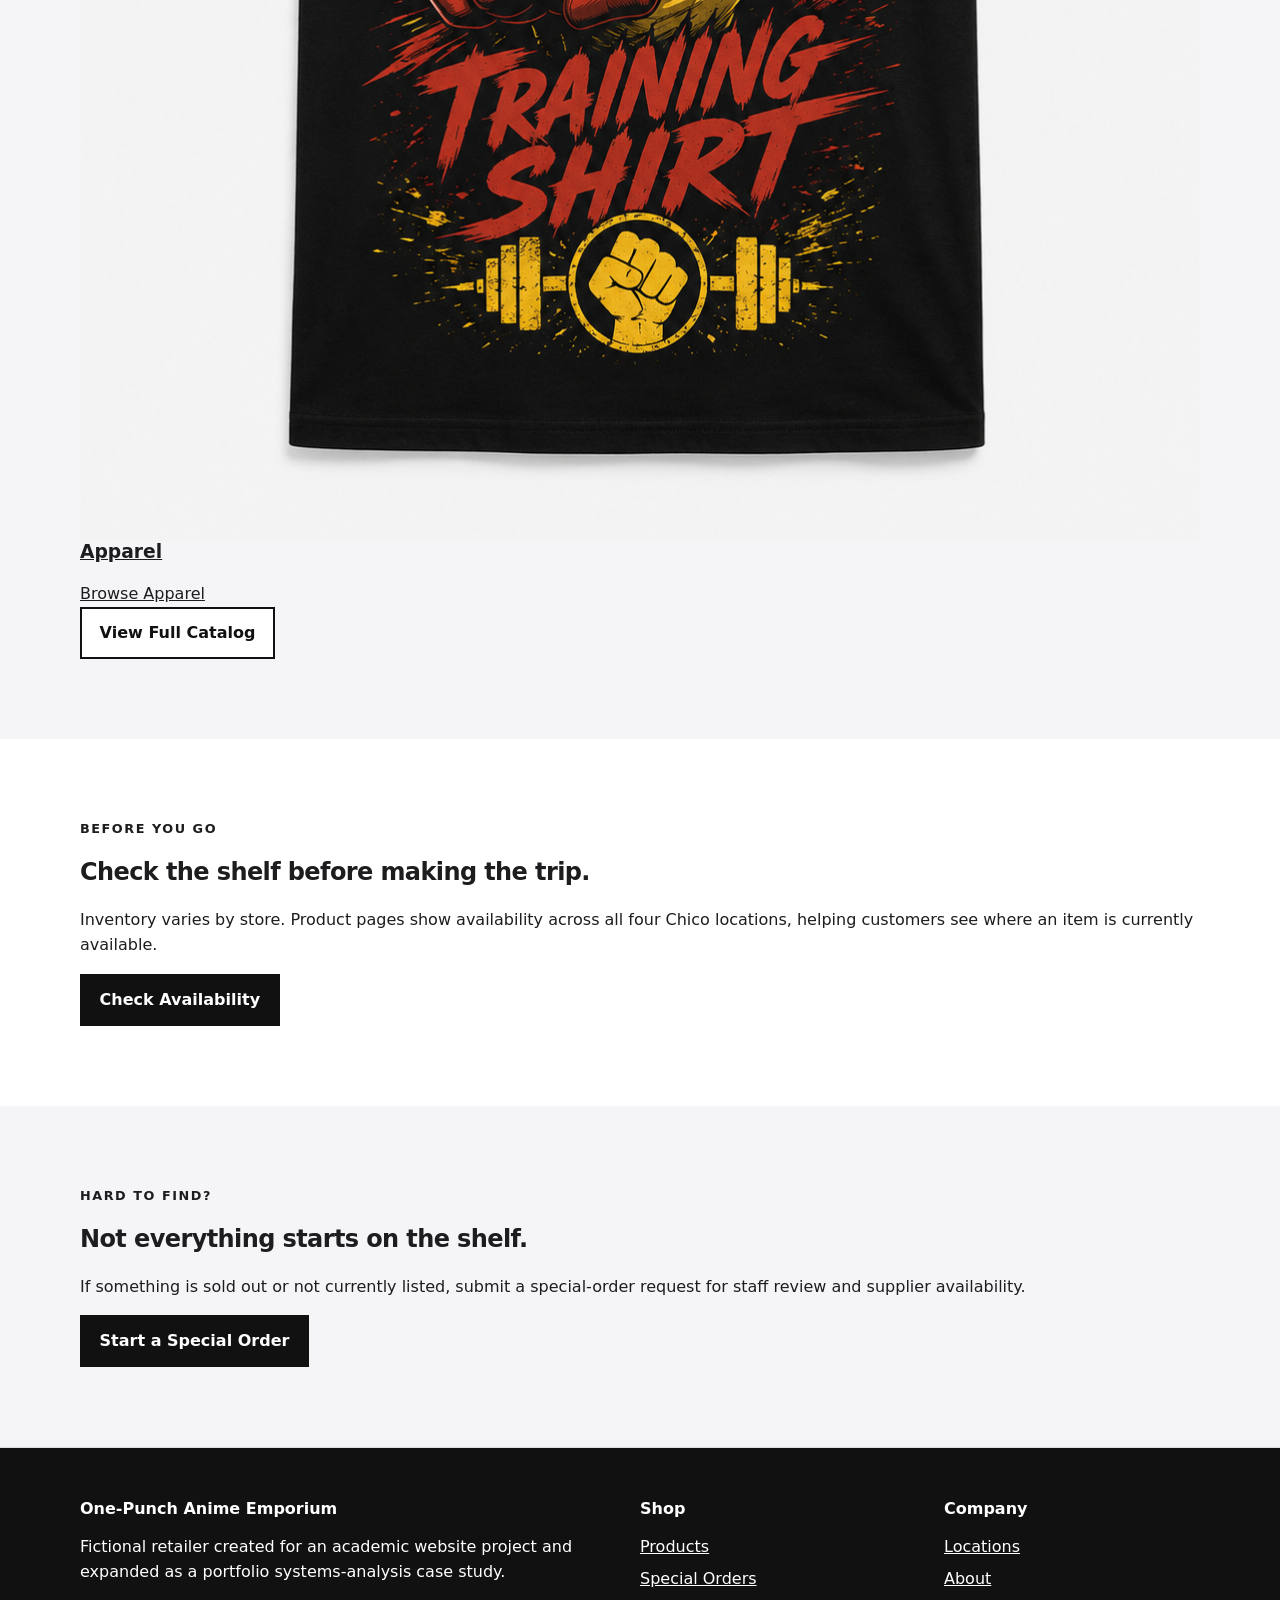
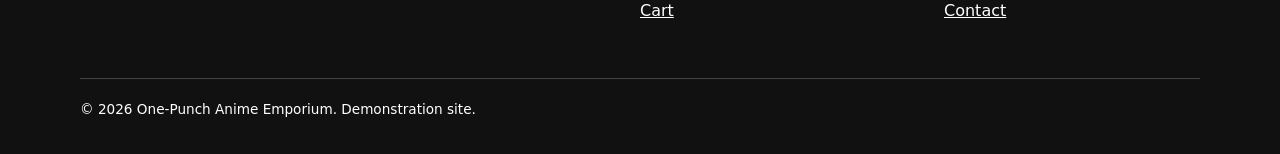
==== commit 5030d7cd: "Update index.html" ====
--- a/Secure-E-Commerce-Digital-Retail-Transformation/Implementation/Academic Website/index.html
+++ b/Secure-E-Commerce-Digital-Retail-Transformation/Implementation/Academic Website/index.html
@@ -6,7 +6,7 @@
 
     <meta
         name="description"
-        content="One-Punch Anime Emporium - anime, manga, comics, collectibles, apparel, and specialty merchandise."
+        content="One-Punch Anime Emporium is a fictional multi-location specialty retailer serving Chico, California with manga, figures, collectibles, apparel, accessories, and comics."
     >
 
     <title>One-Punch Anime Emporium</title>
@@ -45,6 +45,7 @@
                 <a href="special-orders.html">Special Orders</a>
                 <a href="about.html">About</a>
                 <a href="contact.html">Contact</a>
+
                 <a class="cart-link" href="cart.html">
                     Cart
                     <span
@@ -60,277 +61,448 @@
         </div>
     </header>
 
+
     <main>
+
+        <!-- HERO -->
 
         <section class="hero">
             <div class="container hero-grid">
 
                 <div class="hero-content">
-                    <p class="eyebrow">Anime • Manga • Comics • Collectibles</p>
-
-                    <h1>Find it. Check the shelf. Get your hands on it.</h1>
+
+                    <p class="eyebrow">
+                        Chico, California
+                    </p>
+
+                    <h1>
+                        Find it. Check the shelf.
+                        Get your hands on it.
+                    </h1>
 
                     <p class="hero-copy">
-                        Browse merchandise, check availability across our stores,
-                        and request the hard-to-find stuff without calling three
-                        locations first.
+                        Browse products, compare availability across four
+                        Chico locations, and complete a demonstration
+                        e-commerce workflow from product search through
+                        checkout.
                     </p>
 
                     <div class="hero-actions">
-                        <a class="button button-primary" href="products.html">
+
+                        <a
+                            class="button button-primary"
+                            href="products.html"
+                        >
                             Browse Products
                         </a>
 
-                        <a class="button button-secondary" href="locations.html">
-                            Check Locations
+                        <a
+                            class="button button-secondary"
+                            href="locations.html"
+                        >
+                            View Locations
                         </a>
+
                     </div>
-                </div>
-
-                <div class="hero-panel" aria-label="Featured store information">
-                    <p class="panel-label">Looking for something specific?</p>
-
-                    <h2>Start with the catalog.</h2>
+
+                </div>
+
+
+                <div class="hero-panel">
+
+                    <p class="eyebrow">
+                        Four Store Network
+                    </p>
+
+                    <h2>
+                        One catalog. Four Chico stores.
+                    </h2>
 
                     <p>
-                        Search by product, category, or franchise. If we do not
-                        have it, send us a special-order request.
-                    </p>
-
-                    <a href="special-orders.html">Request a special order →</a>
+                        Product pages show inventory availability across
+                        Downtown Chico, North Chico, East Chico, and
+                        South Chico.
+                    </p>
+
+                    <a href="products.html">
+                        Check Store Availability
+                    </a>
+
                 </div>
 
             </div>
         </section>
+
+
+        <!-- CORE SHOPPING PATHS -->
 
         <section class="section">
             <div class="container">
 
                 <div class="section-heading">
-                    <p class="eyebrow">Shop Your Way</p>
-                    <h2>More than a storefront.</h2>
+                    <p class="eyebrow">
+                        Shop Your Way
+                    </p>
+
+                    <h2>
+                        Start where it makes sense.
+                    </h2>
+                </div>
+
+
+                <div class="feature-grid">
+
+                    <article class="feature-card">
+
+                        <h3>Browse the Catalog</h3>
+
+                        <p>
+                            Search and filter merchandise across six
+                            product categories.
+                        </p>
+
+                        <a href="products.html">
+                            Browse Products
+                        </a>
+
+                    </article>
+
+
+                    <article class="feature-card">
+
+                        <h3>Check Local Inventory</h3>
+
+                        <p>
+                            See product availability across all four
+                            Chico store locations.
+                        </p>
+
+                        <a href="locations.html">
+                            View Locations
+                        </a>
+
+                    </article>
+
+
+                    <article class="feature-card">
+
+                        <h3>Request Something Else</h3>
+
+                        <p>
+                            Looking for something unavailable or not
+                            currently listed in the catalog?
+                        </p>
+
+                        <a href="special-orders.html">
+                            Submit a Special Order
+                        </a>
+
+                    </article>
+
+                </div>
+
+            </div>
+        </section>
+
+
+        <!-- FEATURED CATEGORIES -->
+
+        <section class="section section-alt">
+            <div class="container">
+
+                <div class="section-heading">
+
+                    <p class="eyebrow">
+                        Featured Categories
+                    </p>
+
+                    <h2>
+                        Start with what you came for.
+                    </h2>
+
                     <p>
-                        One-Punch Anime Emporium connects our physical stores
-                        with a simpler way to find merchandise before you make
-                        the trip.
-                    </p>
-                </div>
-
-                <div class="feature-grid">
-
-                    <article class="feature-card">
-                        <h3>Browse Products</h3>
+                        Explore four of the most popular sections of the
+                        One-Punch Anime Emporium catalog.
+                    </p>
+
+                </div>
+
+
+                <div class="featured-category-grid">
+
+                    <a
+                        class="featured-category-card"
+                        href="products.html?category=Manga"
+                    >
+                        <div class="featured-category-image">
+
+                            <img
+                                src="assets/images/products/manga-01.jpg"
+                                alt="Featured manga merchandise"
+                            >
+
+                        </div>
+
+                        <div class="featured-category-content">
+
+                            <h3>Manga</h3>
+
+                            <span>
+                                Browse Manga
+                            </span>
+
+                        </div>
+                    </a>
+
+
+                    <a
+                        class="featured-category-card"
+                        href="products.html?category=Figures"
+                    >
+                        <div class="featured-category-image">
+
+                            <img
+                                src="assets/images/products/figure-01.jpg"
+                                alt="Featured anime figure"
+                            >
+
+                        </div>
+
+                        <div class="featured-category-content">
+
+                            <h3>Figures</h3>
+
+                            <span>
+                                Browse Figures
+                            </span>
+
+                        </div>
+                    </a>
+
+
+                    <a
+                        class="featured-category-card"
+                        href="products.html?category=Collectibles"
+                    >
+                        <div class="featured-category-image">
+
+                            <img
+                                src="assets/images/products/collectible-01.jpg"
+                                alt="Featured anime collectible"
+                            >
+
+                        </div>
+
+                        <div class="featured-category-content">
+
+                            <h3>Collectibles</h3>
+
+                            <span>
+                                Browse Collectibles
+                            </span>
+
+                        </div>
+                    </a>
+
+
+                    <a
+                        class="featured-category-card"
+                        href="products.html?category=Apparel"
+                    >
+                        <div class="featured-category-image">
+
+                            <img
+                                src="assets/images/products/apparel-01.jpg"
+                                alt="Featured anime apparel"
+                            >
+
+                        </div>
+
+                        <div class="featured-category-content">
+
+                            <h3>Apparel</h3>
+
+                            <span>
+                                Browse Apparel
+                            </span>
+
+                        </div>
+                    </a>
+
+                </div>
+
+
+                <div class="featured-category-footer">
+
+                    <a
+                        class="button button-secondary"
+                        href="products.html"
+                    >
+                        View Full Catalog
+                    </a>
+
+                </div>
+
+            </div>
+        </section>
+
+
+        <!-- AVAILABILITY -->
+
+        <section class="section">
+            <div class="container">
+
+                <div class="home-availability-callout">
+
+                    <div>
+
+                        <p class="eyebrow">
+                            Before You Go
+                        </p>
+
+                        <h2>
+                            Check the shelf before making the trip.
+                        </h2>
+
                         <p>
-                            Search manga, figures, collectibles, apparel,
-                            accessories, and comics from one catalog.
-                        </p>
-                        <a href="products.html">Explore the catalog →</a>
-                    </article>
-
-                    <article class="feature-card">
-                        <h3>Check Store Availability</h3>
+                            Inventory varies by store. Product pages show
+                            availability across all four Chico locations,
+                            helping customers see where an item is
+                            currently available.
+                        </p>
+
+                    </div>
+
+
+                    <a
+                        class="button button-primary"
+                        href="products.html"
+                    >
+                        Check Availability
+                    </a>
+
+                </div>
+
+            </div>
+        </section>
+
+
+        <!-- SPECIAL ORDERS -->
+
+        <section class="section section-alt">
+            <div class="container">
+
+                <div class="home-special-order">
+
+                    <div>
+
+                        <p class="eyebrow">
+                            Hard to Find?
+                        </p>
+
+                        <h2>
+                            Not everything starts on the shelf.
+                        </h2>
+
                         <p>
-                            See demonstration inventory by location instead of
-                            guessing which store has what you need.
-                        </p>
-                        <a href="locations.html">View our stores →</a>
-                    </article>
-
-                    <article class="feature-card">
-                        <h3>Special Orders</h3>
-                        <p>
-                            Looking for something rare or currently unavailable?
-                            Send us the details and start a request.
-                        </p>
-                        <a href="special-orders.html">Submit a request →</a>
-                    </article>
+                            If something is sold out or not currently
+                            listed, submit a special-order request for
+                            staff review and supplier availability.
+                        </p>
+
+                    </div>
+
+
+                    <a
+                        class="button button-primary"
+                        href="special-orders.html"
+                    >
+                        Start a Special Order
+                    </a>
 
                 </div>
 
             </div>
         </section>
 
-        <section class="section">
-    <div class="container">
-
-        <div class="section-heading">
-            <p class="eyebrow">Featured Categories</p>
-            <h2>Start with what you came for.</h2>
-
-            <p>
-                Browse six core product categories across the
-                One-Punch Anime Emporium catalog.
-            </p>
-        </div>
-
-        <div class="category-grid">
-
-            <a
-                class="category-card"
-                href="products.html?category=Manga"
-            >
-                <img
-                    src="assets/images/products/manga-01.jpg"
-                    alt=""
-                    class="category-card-image"
-                >
-
-                <div class="category-card-overlay">
-                    <h3>Manga</h3>
-                    <span>Browse Manga</span>
-                </div>
-            </a>
-
-
-            <a
-                class="category-card"
-                href="products.html?category=Figures"
-            >
-                <img
-                    src="assets/images/products/figure-01.jpg"
-                    alt=""
-                    class="category-card-image"
-                >
-
-                <div class="category-card-overlay">
-                    <h3>Figures</h3>
-                    <span>Browse Figures</span>
-                </div>
-            </a>
-
-
-            <a
-                class="category-card"
-                href="products.html?category=Collectibles"
-            >
-                <img
-                    src="assets/images/products/collectible-01.jpg"
-                    alt=""
-                    class="category-card-image"
-                >
-
-                <div class="category-card-overlay">
-                    <h3>Collectibles</h3>
-                    <span>Browse Collectibles</span>
-                </div>
-            </a>
-
-
-            <a
-                class="category-card"
-                href="products.html?category=Apparel"
-            >
-                <img
-                    src="assets/images/products/apparel-01.jpg"
-                    alt=""
-                    class="category-card-image"
-                >
-
-                <div class="category-card-overlay">
-                    <h3>Apparel</h3>
-                    <span>Browse Apparel</span>
-                </div>
-            </a>
-
-
-            <a
-                class="category-card"
-                href="products.html?category=Accessories"
-            >
-                <img
-                    src="assets/images/products/accessory-01.jpg"
-                    alt=""
-                    class="category-card-image"
-                >
-
-                <div class="category-card-overlay">
-                    <h3>Accessories</h3>
-                    <span>Browse Accessories</span>
-                </div>
-            </a>
-
-
-            <a
-                class="category-card"
-                href="products.html?category=Comics"
-            >
-                <img
-                    src="assets/images/products/comic-01.jpg"
-                    alt=""
-                    class="category-card-image"
-                >
-
-                <div class="category-card-overlay">
-                    <h3>Comics</h3>
-                    <span>Browse Comics</span>
-                </div>
-            </a>
-
-        </div>
-
-    </div>
-</section>
-
-        <section class="section">
-            <div class="container callout">
-
-                <div>
-                    <p class="eyebrow">Multiple Stores. One Starting Point.</p>
-
-                    <h2>Know before you go.</h2>
-
-                    <p>
-                        Product availability can vary by store. The demonstration
-                        site is designed to show store-level availability instead
-                        of treating inventory as one shared number.
-                    </p>
-                </div>
-
-                <a class="button button-primary" href="locations.html">
-                    View Locations
-                </a>
-
-            </div>
-        </section>
-
     </main>
+
 
     <footer class="site-footer">
         <div class="container footer-grid">
 
             <div>
-                <p class="footer-brand">One-Punch Anime Emporium</p>
+
+                <p class="footer-brand">
+                    One-Punch Anime Emporium
+                </p>
 
                 <p>
-                    Fictional retailer created for an academic website project
-                    and expanded as a portfolio systems-analysis case study.
+                    Fictional retailer created for an academic website
+                    project and expanded as a portfolio systems-analysis
+                    case study.
                 </p>
-            </div>
+
+            </div>
+
 
             <div>
-                <p class="footer-heading">Shop</p>
-                <a href="products.html">Products</a>
-                <a href="special-orders.html">Special Orders</a>
-                <a href="cart.html">Cart</a>
-            </div>
+
+                <p class="footer-heading">
+                    Shop
+                </p>
+
+                <a href="products.html">
+                    Products
+                </a>
+
+                <a href="special-orders.html">
+                    Special Orders
+                </a>
+
+                <a href="cart.html">
+                    Cart
+                </a>
+
+            </div>
+
 
             <div>
-                <p class="footer-heading">Company</p>
-                <a href="locations.html">Locations</a>
-                <a href="about.html">About</a>
-                <a href="contact.html">Contact</a>
+
+                <p class="footer-heading">
+                    Company
+                </p>
+
+                <a href="locations.html">
+                    Locations
+                </a>
+
+                <a href="about.html">
+                    About
+                </a>
+
+                <a href="contact.html">
+                    Contact
+                </a>
+
             </div>
 
         </div>
 
+
         <div class="container footer-bottom">
+
             <p>
-                &copy; <span id="current-year"></span>
-                One-Punch Anime Emporium. Demonstration site.
+                &copy;
+                <span id="current-year"></span>
+                One-Punch Anime Emporium.
+                Demonstration site.
             </p>
+
         </div>
     </footer>
 
+
     <script src="js/site.js"></script>
 
 </body>
--- a/Secure-E-Commerce-Digital-Retail-Transformation/Implementation/Academic Website/css/styles.css
+++ b/Secure-E-Commerce-Digital-Retail-Transformation/Implementation/Academic Website/css/styles.css
@@ -1586,3 +1586,107 @@
         padding: 1.25rem;
     }
 }
+/* =========================================================
+   Featured Category Image Cards
+   ========================================================= */
+
+.category-grid {
+    display: grid;
+    grid-template-columns:
+        repeat(3, minmax(0, 1fr));
+    gap: 1.25rem;
+}
+
+
+.category-card {
+    position: relative;
+    min-height: 280px;
+    overflow: hidden;
+    border: 2px solid #111;
+    background: #111;
+    text-decoration: none;
+}
+
+
+.category-card-image {
+    width: 100%;
+    height: 100%;
+    position: absolute;
+    inset: 0;
+    object-fit: cover;
+    transition:
+        transform 0.25s ease,
+        opacity 0.25s ease;
+}
+
+
+.category-card::after {
+    content: "";
+    position: absolute;
+    inset: 0;
+    background:
+        linear-gradient(
+            to top,
+            rgba(0, 0, 0, 0.82),
+            rgba(0, 0, 0, 0.08) 65%
+        );
+}
+
+
+.category-card-overlay {
+    position: absolute;
+    z-index: 2;
+    left: 0;
+    right: 0;
+    bottom: 0;
+    padding: 1.25rem;
+    color: #fff;
+}
+
+
+.category-card-overlay h3 {
+    margin: 0 0 0.25rem;
+    font-size: 1.5rem;
+    color: #fff;
+}
+
+
+.category-card-overlay span {
+    font-weight: 800;
+    color: #fff;
+}
+
+
+.category-card:hover .category-card-image,
+.category-card:focus-visible .category-card-image {
+    transform: scale(1.04);
+    opacity: 0.9;
+}
+
+
+.category-card:focus-visible {
+    outline: 3px solid #111;
+    outline-offset: 3px;
+}
+
+
+@media (max-width: 850px) {
+
+    .category-grid {
+        grid-template-columns:
+            repeat(2, minmax(0, 1fr));
+    }
+}
+
+
+@media (max-width: 550px) {
+
+    .category-grid {
+        grid-template-columns: 1fr;
+    }
+
+
+    .category-card {
+        min-height: 240px;
+    }
+}
